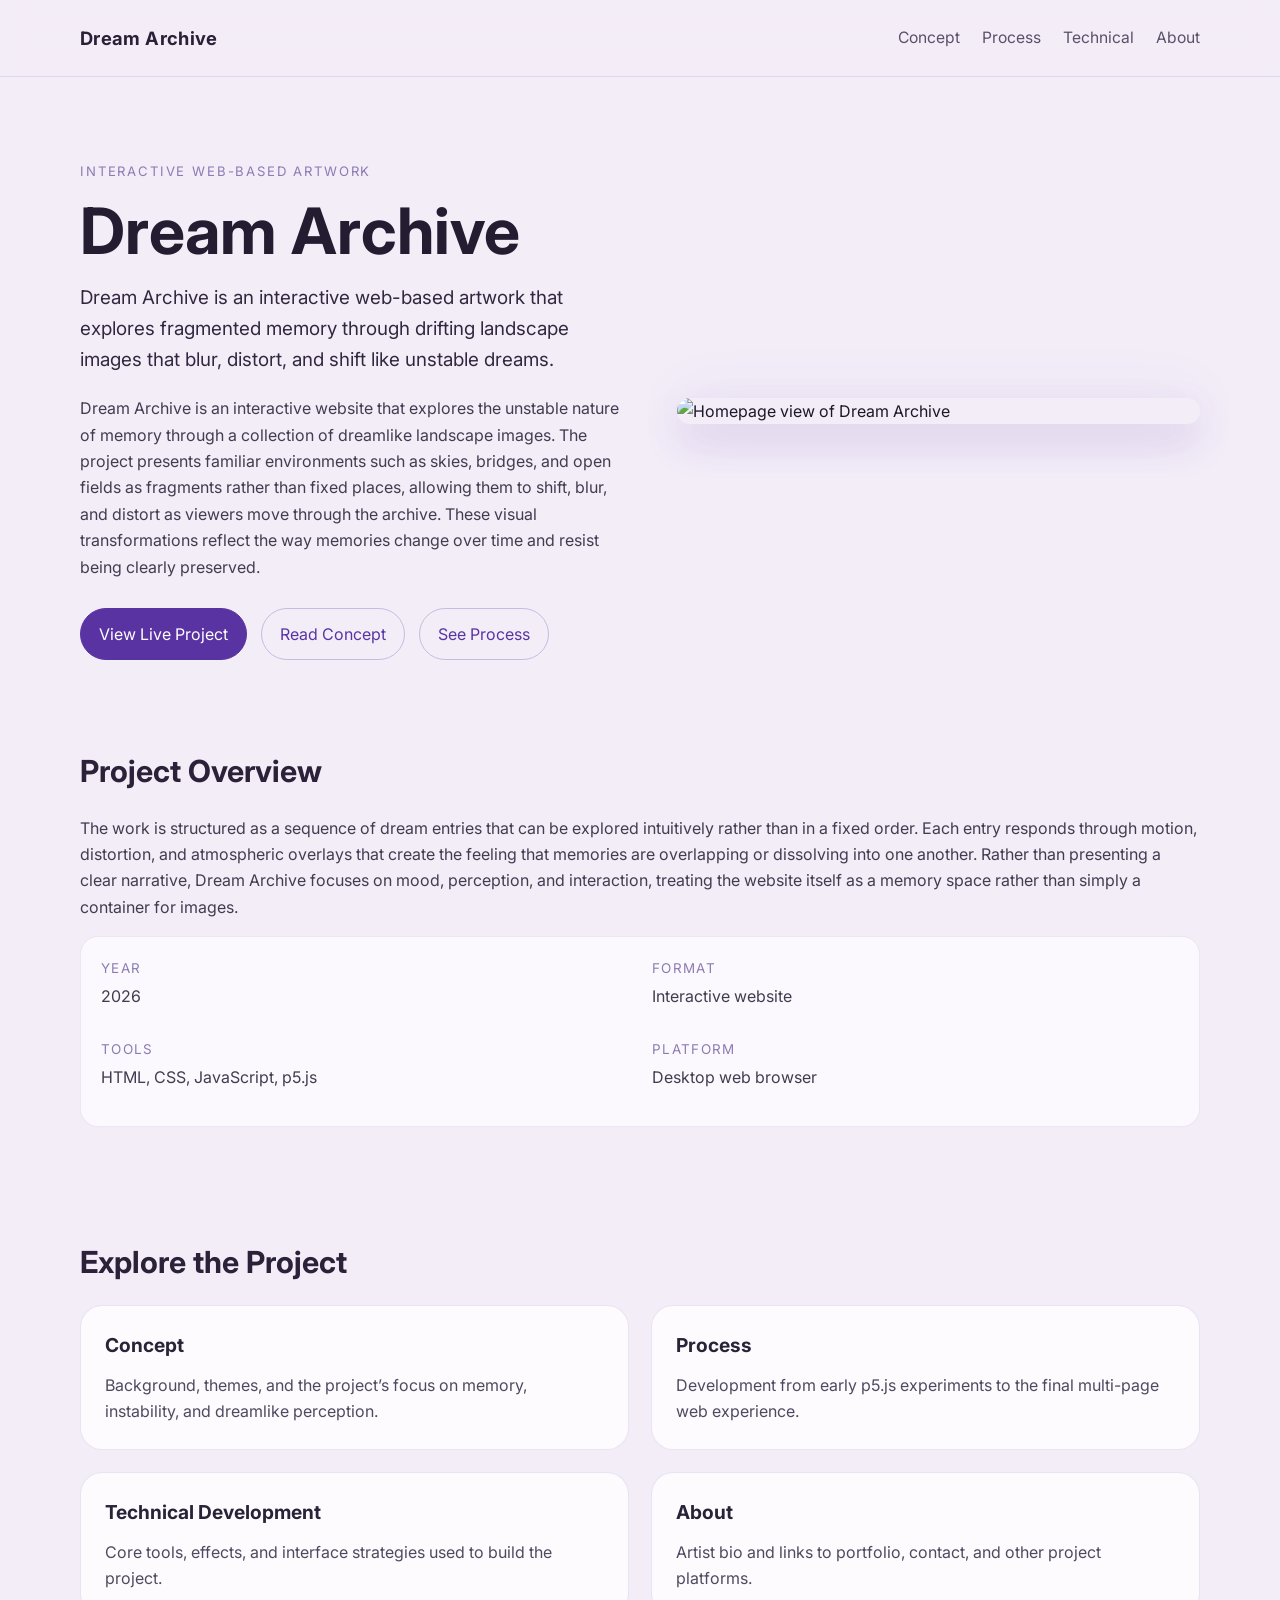
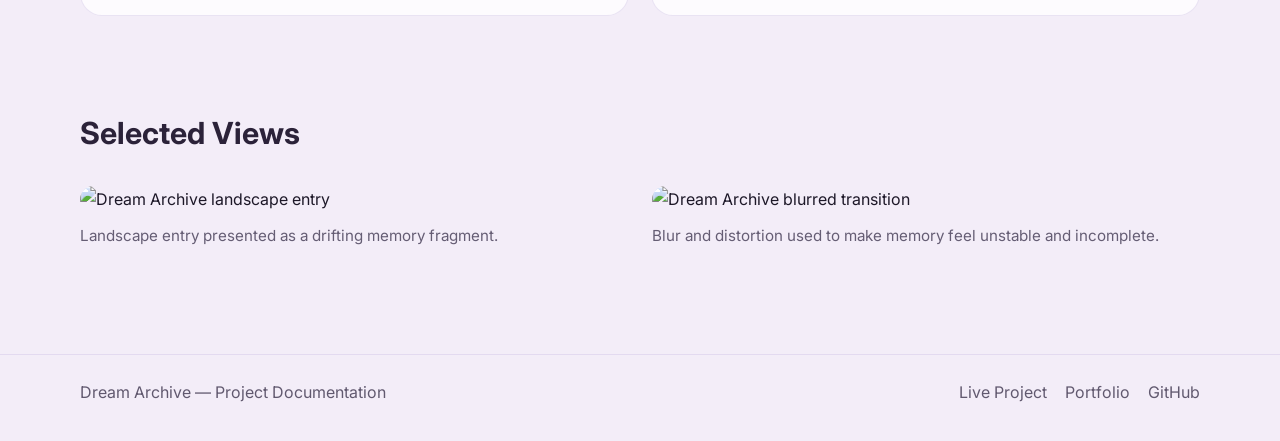
==== index.html @ 909d2c37 "Initial commit" ====
<!DOCTYPE html>
<html lang="en">
<head>
  <meta charset="UTF-8" />
  <meta name="viewport" content="width=device-width, initial-scale=1.0" />
  <title>Dream Archive</title>
  <link rel="preconnect" href="https://fonts.googleapis.com" />
  <link rel="preconnect" href="https://fonts.gstatic.com" crossorigin />
  <link href="https://fonts.googleapis.com/css2?family=Inter:wght@300;400;600;700&display=swap" rel="stylesheet" />
  <link rel="stylesheet" href="style.css" />
</head>
<body>
  <header class="site-header">
    <div class="container nav-wrap">
      <a href="index.html" class="site-title">Dream Archive</a>
      <nav class="site-nav">
        <a href="concept.html">Concept</a>
        <a href="process.html">Process</a>
        <a href="technical.html">Technical</a>
        <a href="about.html">About</a>
      </nav>
    </div>
  </header>

  <main>
    <section class="hero">
      <div class="container hero-grid">
        <div class="hero-text">
          <p class="eyebrow">Interactive Web-Based Artwork</p>
          <h1>Dream Archive</h1>

          <p class="one-line">
            Dream Archive is an interactive web-based artwork that explores fragmented memory through drifting landscape images that blur, distort, and shift like unstable dreams.
          </p>

          <p class="overview">
            Dream Archive is an interactive website that explores the unstable nature of memory through a collection of dreamlike landscape images. The project presents familiar environments such as skies, bridges, and open fields as fragments rather than fixed places, allowing them to shift, blur, and distort as viewers move through the archive. These visual transformations reflect the way memories change over time and resist being clearly preserved.
          </p>

          <div class="button-group">
            <a class="button primary" href="https://your-live-project-link.com" target="_blank">View Live Project</a>
            <a class="button" href="concept.html">Read Concept</a>
            <a class="button" href="process.html">See Process</a>
          </div>
        </div>

        <div class="hero-media">
          <img src="images/hero.jpg" alt="Homepage view of Dream Archive" />
        </div>
      </div>
    </section>

    <section class="container section">
      <div class="section-heading">
        <h2>Project Overview</h2>
      </div>

      <p class="section-text">
        The work is structured as a sequence of dream entries that can be explored intuitively rather than in a fixed order. Each entry responds through motion, distortion, and atmospheric overlays that create the feeling that memories are overlapping or dissolving into one another. Rather than presenting a clear narrative, Dream Archive focuses on mood, perception, and interaction, treating the website itself as a memory space rather than simply a container for images.
      </p>

      <div class="project-details">
        <div class="details-grid">
          <div class="detail-item">
            <span>Year</span>
            <p>2026</p>
          </div>
          <div class="detail-item">
            <span>Format</span>
            <p>Interactive website</p>
          </div>
          <div class="detail-item">
            <span>Tools</span>
            <p>HTML, CSS, JavaScript, p5.js</p>
          </div>
          <div class="detail-item">
            <span>Platform</span>
            <p>Desktop web browser</p>
          </div>
        </div>
      </div>
    </section>

    <section class="container section">
      <div class="section-heading">
        <h2>Explore the Project</h2>
      </div>

      <div class="card-grid">
        <a class="card" href="concept.html">
          <h3>Concept</h3>
          <p>Background, themes, and the project’s focus on memory, instability, and dreamlike perception.</p>
        </a>

        <a class="card" href="process.html">
          <h3>Process</h3>
          <p>Development from early p5.js experiments to the final multi-page web experience.</p>
        </a>

        <a class="card" href="technical.html">
          <h3>Technical Development</h3>
          <p>Core tools, effects, and interface strategies used to build the project.</p>
        </a>

        <a class="card" href="about.html">
          <h3>About</h3>
          <p>Artist bio and links to portfolio, contact, and other project platforms.</p>
        </a>
      </div>
    </section>

    <section class="container section">
      <div class="section-heading">
        <h2>Selected Views</h2>
      </div>

      <div class="image-grid">
        <figure>
          <img src="images/entry1.jpg" alt="Dream Archive landscape entry" />
          <figcaption>Landscape entry presented as a drifting memory fragment.</figcaption>
        </figure>

        <figure>
          <img src="images/entry2.jpg" alt="Dream Archive blurred transition" />
          <figcaption>Blur and distortion used to make memory feel unstable and incomplete.</figcaption>
        </figure>
      </div>
    </section>
  </main>

  <footer class="site-footer">
    <div class="container footer-wrap">
      <p>Dream Archive — Project Documentation</p>
      <div class="footer-links">
        <a href="https://your-live-project-link.com" target="_blank">Live Project</a>
        <a href="https://your-portfolio-link.com" target="_blank">Portfolio</a>
        <a href="https://github.com/yourusername" target="_blank">GitHub</a>
      </div>
    </div>
  </footer>
</body>
</html>
---- style.css ----
* {
  margin: 0;
  padding: 0;
  box-sizing: border-box;
}

html {
  scroll-behavior: smooth;
}

body {
  font-family: "Inter", sans-serif;
  color: #1d1828;
  background: #f3edf8;
  line-height: 1.65;
}

img {
  width: 100%;
  display: block;
  border-radius: 18px;
}

a {
  text-decoration: none;
  color: inherit;
}

.container {
  width: min(1120px, calc(100% - 48px));
  margin: 0 auto;
}

.site-header {
  position: sticky;
  top: 0;
  z-index: 1000;
  background: rgba(243, 237, 248, 0.92);
  backdrop-filter: blur(12px);
  border-bottom: 1px solid rgba(90, 51, 162, 0.12);
}

.nav-wrap {
  min-height: 76px;
  display: flex;
  align-items: center;
  justify-content: space-between;
  gap: 24px;
}

.site-title {
  font-size: 1.15rem;
  font-weight: 700;
  letter-spacing: 0.02em;
  color: #2a2138;
}

.site-nav {
  display: flex;
  flex-wrap: wrap;
  gap: 22px;
}

.site-nav a {
  color: #5a5168;
  font-size: 0.98rem;
  transition: color 0.2s ease;
}

.site-nav a:hover,
.site-nav a.active {
  color: #5a33a2;
}

.hero {
  padding: 84px 0 52px;
}

.hero-grid {
  display: grid;
  grid-template-columns: 1.05fr 1fr;
  gap: 48px;
  align-items: center;
}

.hero-media img {
  box-shadow:
    0 18px 40px rgba(90, 51, 162, 0.14),
    0 0 60px rgba(90, 51, 162, 0.08);
}

.eyebrow {
  font-size: 0.82rem;
  text-transform: uppercase;
  letter-spacing: 0.14em;
  color: #8d7bb3;
  margin-bottom: 14px;
}

h1 {
  font-size: clamp(2.6rem, 5vw, 4.7rem);
  line-height: 1.05;
  margin-bottom: 18px;
  color: #241c31;
}

h2 {
  font-size: 1.9rem;
  margin-bottom: 14px;
  color: #2b2239;
}

h3 {
  font-size: 1.2rem;
  margin-bottom: 10px;
  color: #2a2237;
}

.one-line {
  font-size: 1.18rem;
  color: #31283f;
  margin-bottom: 20px;
  max-width: 700px;
}

.overview,
.section-text,
.text-block p,
.about-text p,
.project-details p {
  font-size: 1rem;
  color: #433c50;
  margin-bottom: 16px;
}

.button-group {
  display: flex;
  flex-wrap: wrap;
  gap: 14px;
  margin-top: 28px;
}

.button {
  display: inline-block;
  padding: 12px 18px;
  border-radius: 999px;
  border: 1px solid #c9bbdf;
  color: #5a33a2;
  background: transparent;
  transition: all 0.2s ease;
}

.button:hover {
  border-color: #5a33a2;
  transform: translateY(-1px);
}

.button.primary {
  background: #5a33a2;
  border-color: #5a33a2;
  color: #ffffff;
}

.button.primary:hover {
  opacity: 0.95;
}

.section {
  padding: 34px 0 58px;
}

.section-heading {
  margin-bottom: 18px;
}

.card-grid {
  display: grid;
  grid-template-columns: repeat(2, minmax(0, 1fr));
  gap: 22px;
}

.card {
  background: rgba(255, 255, 255, 0.78);
  border: 1px solid rgba(90, 51, 162, 0.12);
  border-radius: 22px;
  padding: 24px;
  transition: transform 0.2s ease, border-color 0.2s ease;
}

.card:hover {
  transform: translateY(-4px);
  border-color: rgba(90, 51, 162, 0.4);
}

.card p {
  color: #51495f;
}

.image-grid {
  display: grid;
  grid-template-columns: repeat(2, minmax(0, 1fr));
  gap: 24px;
}

.image-grid figure,
.wide-image,
.about-image {
  margin-top: 10px;
}

figcaption {
  margin-top: 10px;
  color: #655d74;
  font-size: 0.95rem;
}

.page {
  padding: 76px 0 60px;
}

.text-block {
  max-width: 820px;
  margin-bottom: 36px;
}

.wide-image img {
  max-height: 640px;
  object-fit: cover;
}

.process-grid {
  grid-template-columns: repeat(3, minmax(0, 1fr));
}

.tools-section {
  margin: 40px 0;
  padding: 24px;
  background: rgba(255, 255, 255, 0.7);
  border: 1px solid rgba(90, 51, 162, 0.1);
  border-radius: 20px;
}

.tool-list {
  padding-left: 20px;
  color: #433c50;
}

.tool-list li {
  margin-bottom: 8px;
}

.project-details {
  margin-top: 8px;
  margin-bottom: 18px;
  padding: 20px;
  background: rgba(255, 255, 255, 0.68);
  border: 1px solid rgba(90, 51, 162, 0.1);
  border-radius: 18px;
}

.details-grid {
  display: grid;
  grid-template-columns: repeat(2, minmax(0, 1fr));
  gap: 12px 24px;
}

.detail-item span {
  display: block;
  font-size: 0.84rem;
  text-transform: uppercase;
  letter-spacing: 0.1em;
  color: #8d7bb3;
  margin-bottom: 4px;
}

.about-grid {
  display: grid;
  grid-template-columns: 340px 1fr;
  gap: 40px;
  align-items: start;
}

.link-list {
  display: flex;
  flex-wrap: wrap;
  gap: 16px;
  margin-top: 24px;
}

.link-list a {
  color: #5a33a2;
}

.link-list a:hover,
.footer-links a:hover {
  text-decoration: underline;
}

.site-footer {
  border-top: 1px solid rgba(90, 51, 162, 0.1);
  margin-top: 48px;
  padding: 24px 0 36px;
}

.footer-wrap {
  display: flex;
  justify-content: space-between;
  gap: 20px;
  flex-wrap: wrap;
  color: #61596f;
}

.footer-links {
  display: flex;
  flex-wrap: wrap;
  gap: 18px;
}

@media (max-width: 900px) {
  .hero-grid,
  .about-grid,
  .image-grid,
  .card-grid,
  .process-grid,
  .details-grid {
    grid-template-columns: 1fr;
  }

  .hero {
    padding-top: 52px;
  }

  .nav-wrap {
    flex-direction: column;
    align-items: flex-start;
    padding: 14px 0;
  }
}

@media (max-width: 560px) {
  .container {
    width: min(100% - 28px, 1120px);
  }

  .button-group {
    flex-direction: column;
    align-items: flex-start;
  }

  .site-nav {
    gap: 14px;
  }
}
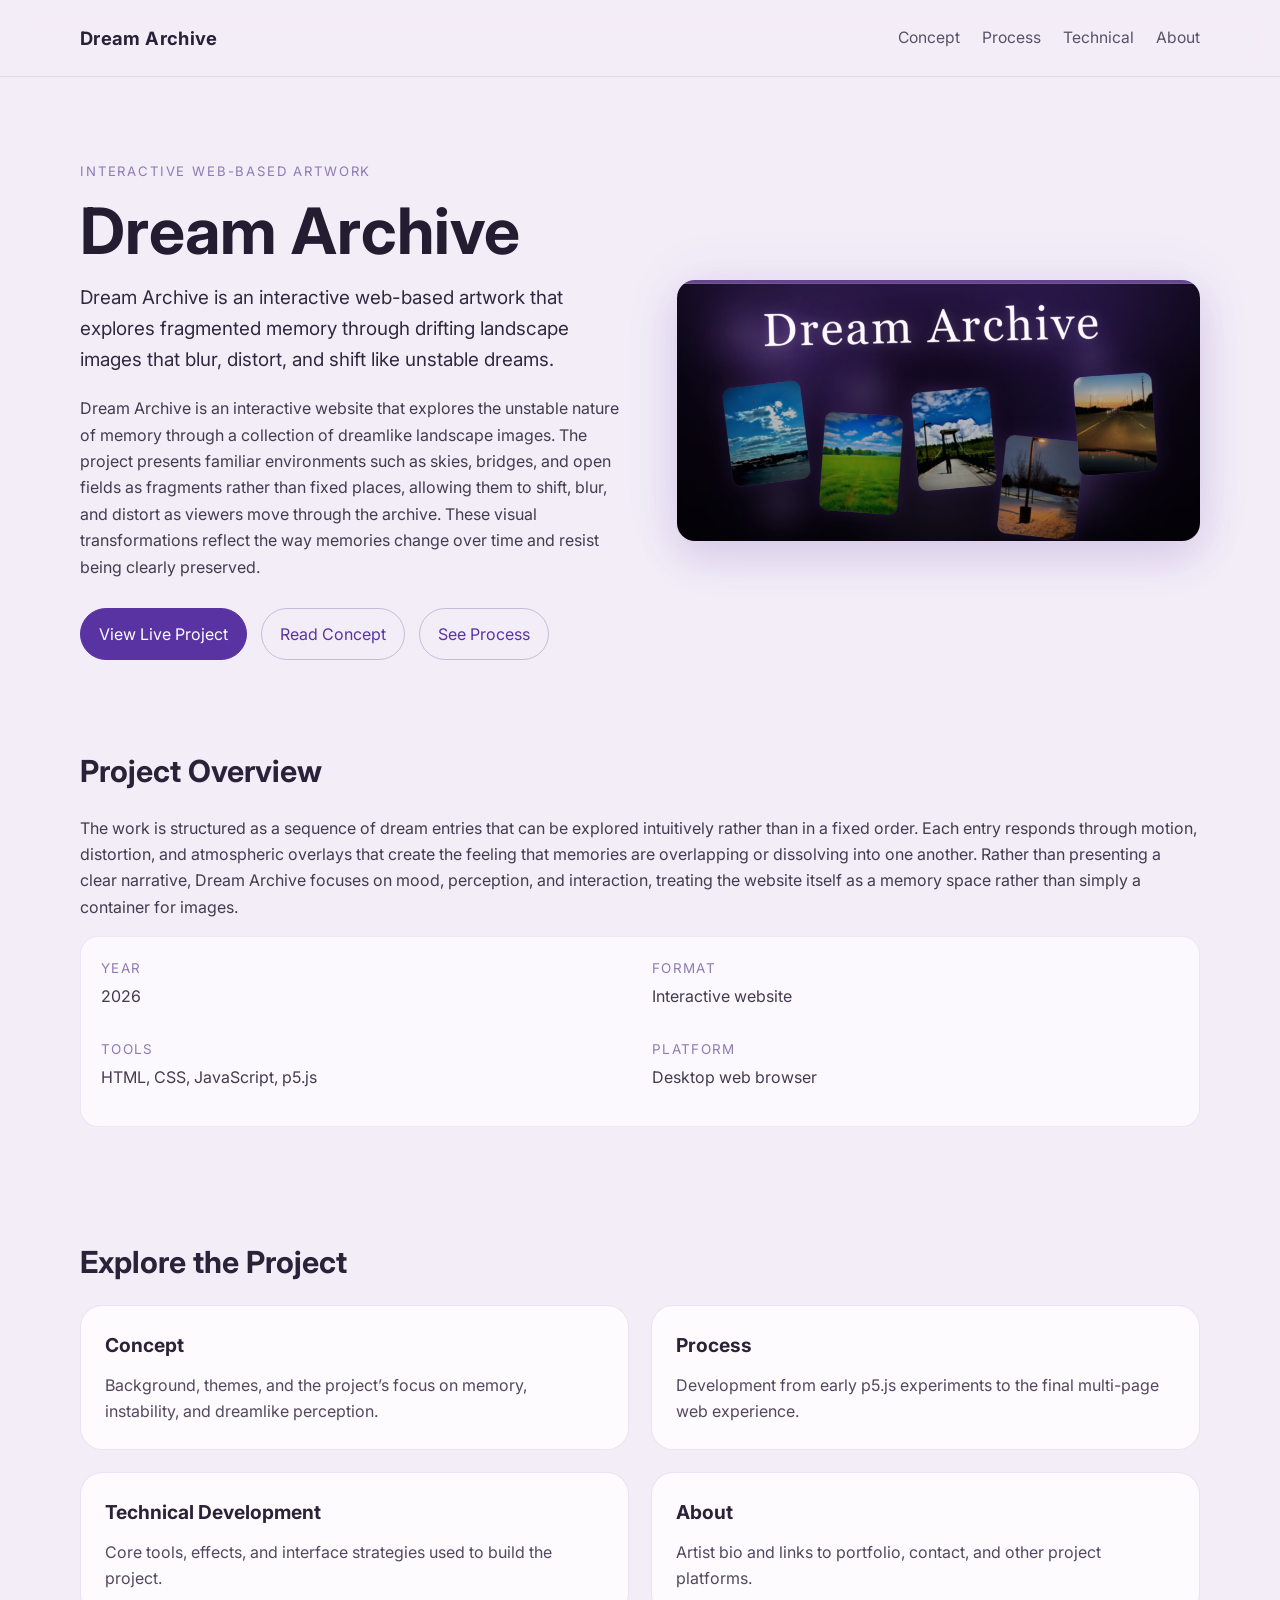
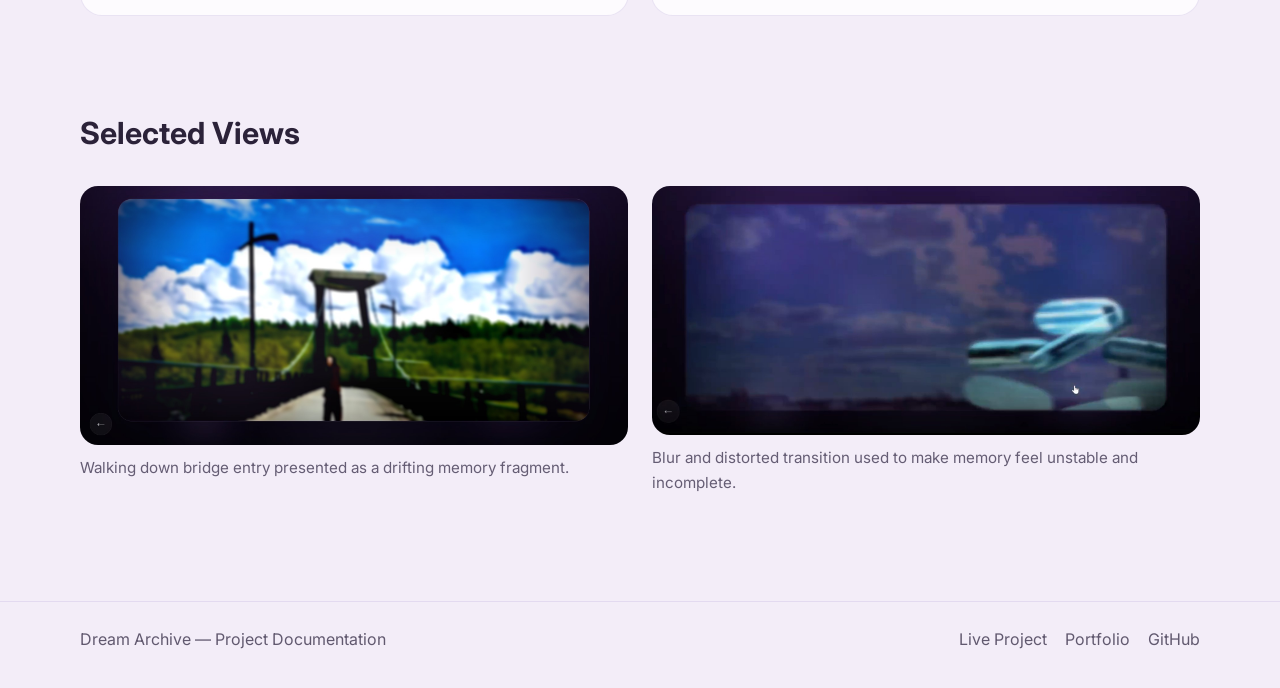
==== commit 894d764c: "images" ====
--- a/index.html
+++ b/index.html
@@ -117,12 +117,12 @@
       <div class="image-grid">
         <figure>
           <img src="images/entry1.jpg" alt="Dream Archive landscape entry" />
-          <figcaption>Landscape entry presented as a drifting memory fragment.</figcaption>
+          <figcaption>Walking down bridge entry presented as a drifting memory fragment.</figcaption>
         </figure>
 
         <figure>
           <img src="images/entry2.jpg" alt="Dream Archive blurred transition" />
-          <figcaption>Blur and distortion used to make memory feel unstable and incomplete.</figcaption>
+          <figcaption>Blur and distorted transition used to make memory feel unstable and incomplete.</figcaption>
         </figure>
       </div>
     </section>
--- a/style.css
+++ b/style.css
@@ -231,7 +231,7 @@
 .process-grid {
   grid-template-columns: repeat(3, minmax(0, 1fr));
 }
-
+/* hi */
 .tools-section {
   margin: 40px 0;
   padding: 24px;
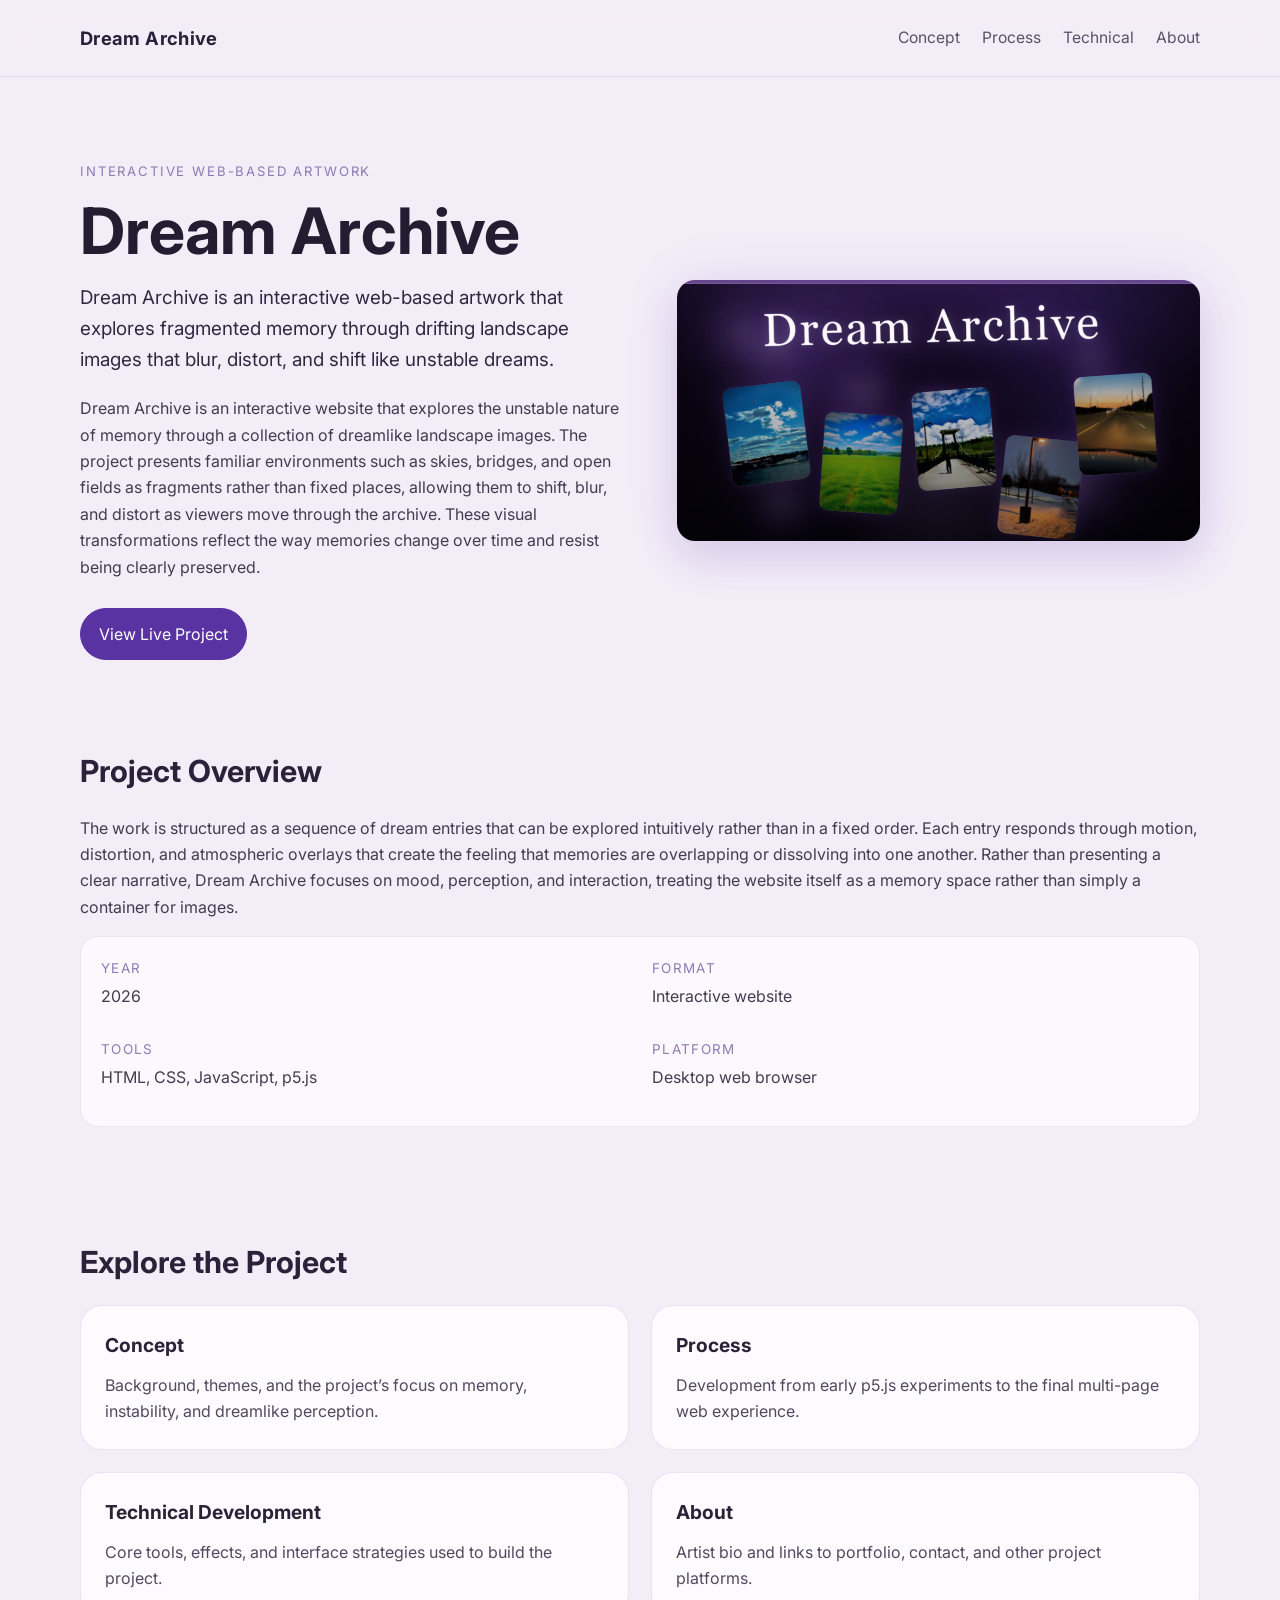
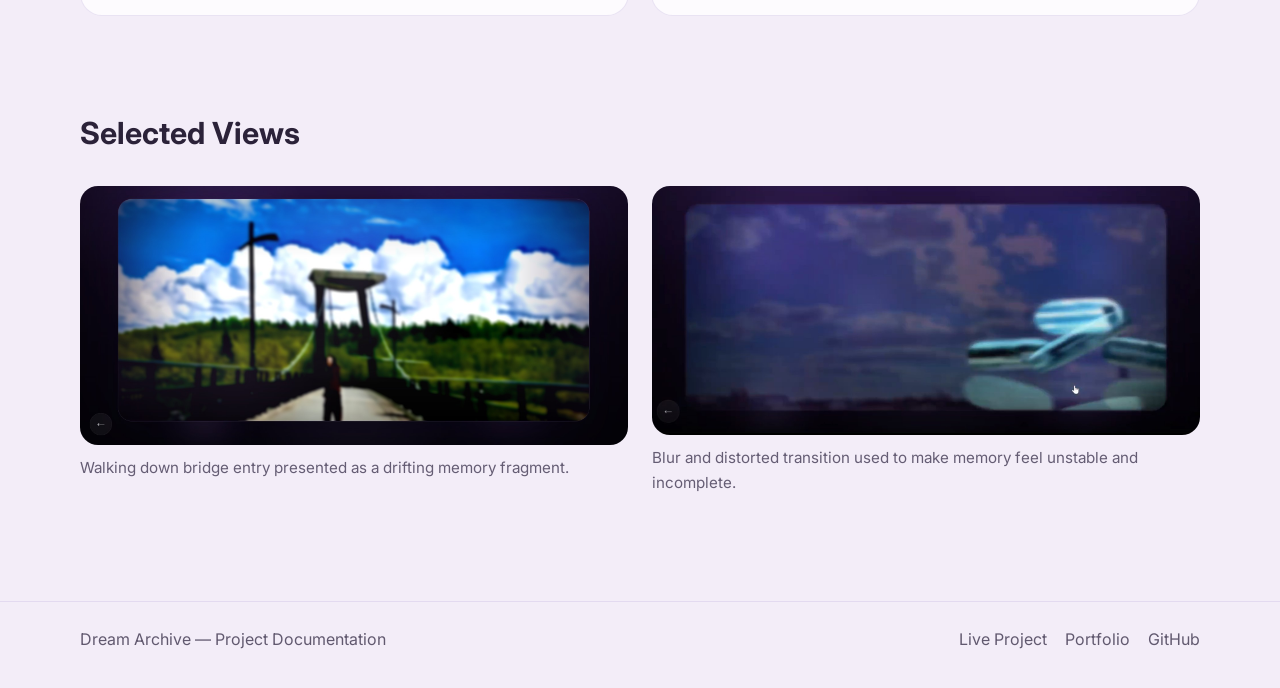
==== commit df66bd4d: "images" ====
--- a/index.html
+++ b/index.html
@@ -39,8 +39,7 @@
 
           <div class="button-group">
             <a class="button primary" href="https://your-live-project-link.com" target="_blank">View Live Project</a>
-            <a class="button" href="concept.html">Read Concept</a>
-            <a class="button" href="process.html">See Process</a>
+            
           </div>
         </div>
 
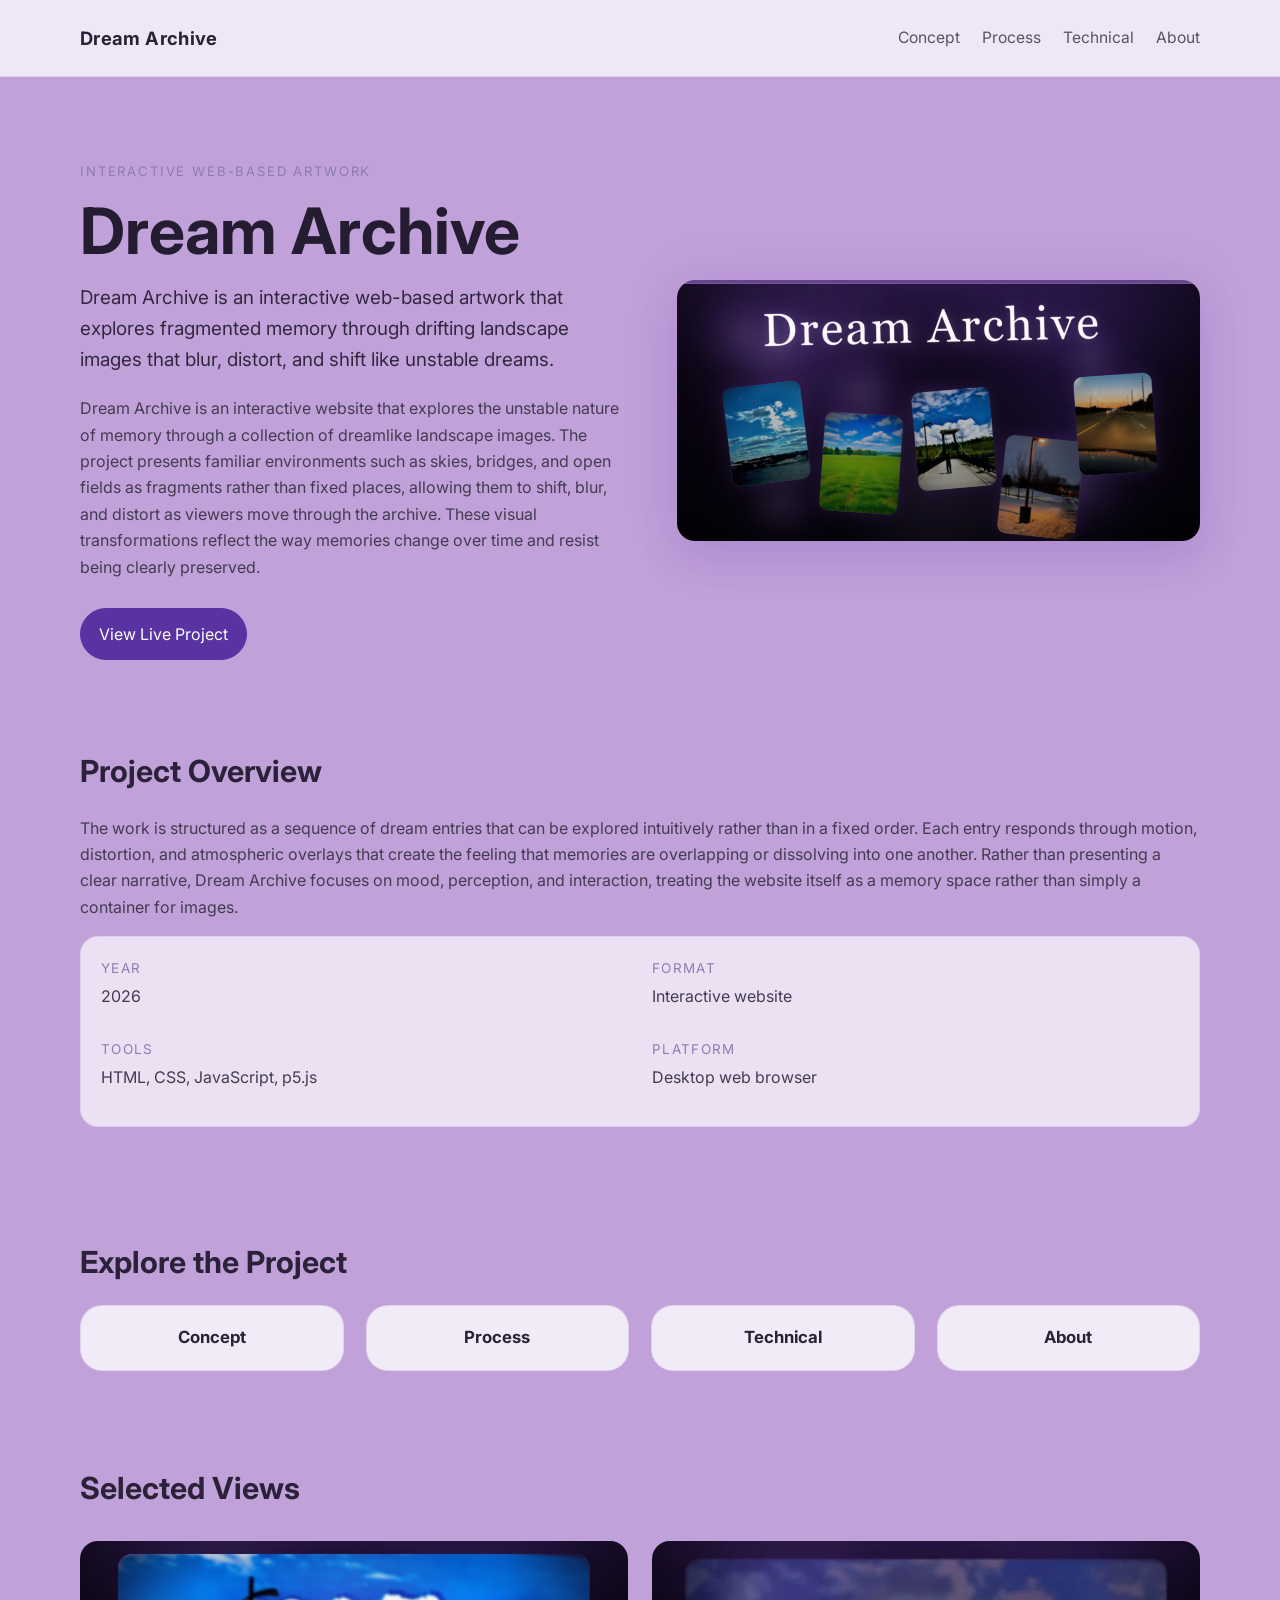
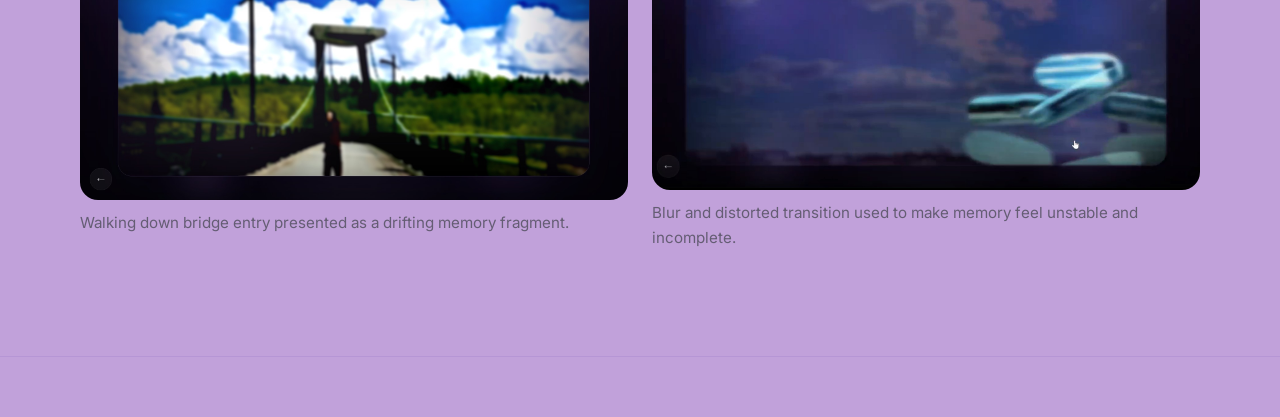
==== commit 1d553ed5: "more changes" ====
--- a/index.html
+++ b/index.html
@@ -38,7 +38,7 @@
           </p>
 
           <div class="button-group">
-            <a class="button primary" href="https://your-live-project-link.com" target="_blank">View Live Project</a>
+            <a class="button primary" href="https://kissafatima114.github.io/dreamarchive/" target="_blank">View Live Project</a>
             
           </div>
         </div>
@@ -85,27 +85,25 @@
         <h2>Explore the Project</h2>
       </div>
 
-      <div class="card-grid">
-        <a class="card" href="concept.html">
-          <h3>Concept</h3>
-          <p>Background, themes, and the project’s focus on memory, instability, and dreamlike perception.</p>
-        </a>
+      <div class="card-grid small-cards">
 
-        <a class="card" href="process.html">
-          <h3>Process</h3>
-          <p>Development from early p5.js experiments to the final multi-page web experience.</p>
-        </a>
+  <a class="card" href="concept.html">
+    <h3>Concept</h3>
+  </a>
 
-        <a class="card" href="technical.html">
-          <h3>Technical Development</h3>
-          <p>Core tools, effects, and interface strategies used to build the project.</p>
-        </a>
+  <a class="card" href="process.html">
+    <h3>Process</h3>
+  </a>
 
-        <a class="card" href="about.html">
-          <h3>About</h3>
-          <p>Artist bio and links to portfolio, contact, and other project platforms.</p>
-        </a>
-      </div>
+  <a class="card" href="technical.html">
+    <h3>Technical</h3>
+  </a>
+
+  <a class="card" href="about.html">
+    <h3>About</h3>
+  </a>
+
+</div>
     </section>
 
     <section class="container section">
@@ -129,12 +127,8 @@
 
   <footer class="site-footer">
     <div class="container footer-wrap">
-      <p>Dream Archive — Project Documentation</p>
-      <div class="footer-links">
-        <a href="https://your-live-project-link.com" target="_blank">Live Project</a>
-        <a href="https://your-portfolio-link.com" target="_blank">Portfolio</a>
-        <a href="https://github.com/yourusername" target="_blank">GitHub</a>
-      </div>
+    
+   
     </div>
   </footer>
 </body>
--- a/style.css
+++ b/style.css
@@ -10,8 +10,8 @@
 
 body {
   font-family: "Inter", sans-serif;
-  color: #1d1828;
-  background: #f3edf8;
+  color: #3d2f5a;
+  background: #c1a1da;
   line-height: 1.65;
 }
 
@@ -186,6 +186,19 @@
   padding: 24px;
   transition: transform 0.2s ease, border-color 0.2s ease;
 }
+.small-cards {
+  grid-template-columns: repeat(4, minmax(0, 1fr));
+}
+
+.small-cards .card {
+  padding: 18px 12px;
+  text-align: center;
+}
+
+.small-cards .card h3 {
+  margin: 0;
+  font-size: 1.05rem;
+}
 
 .card:hover {
   transform: translateY(-4px);
@@ -350,4 +363,11 @@
   .site-nav {
     gap: 14px;
   }
-}+}
+video {
+  width: 100%;
+  border-radius: 18px;
+  box-shadow:
+    0 20px 40px rgba(90, 51, 162, 0.12),
+    0 0 40px rgba(90, 51, 162, 0.08);
+} 
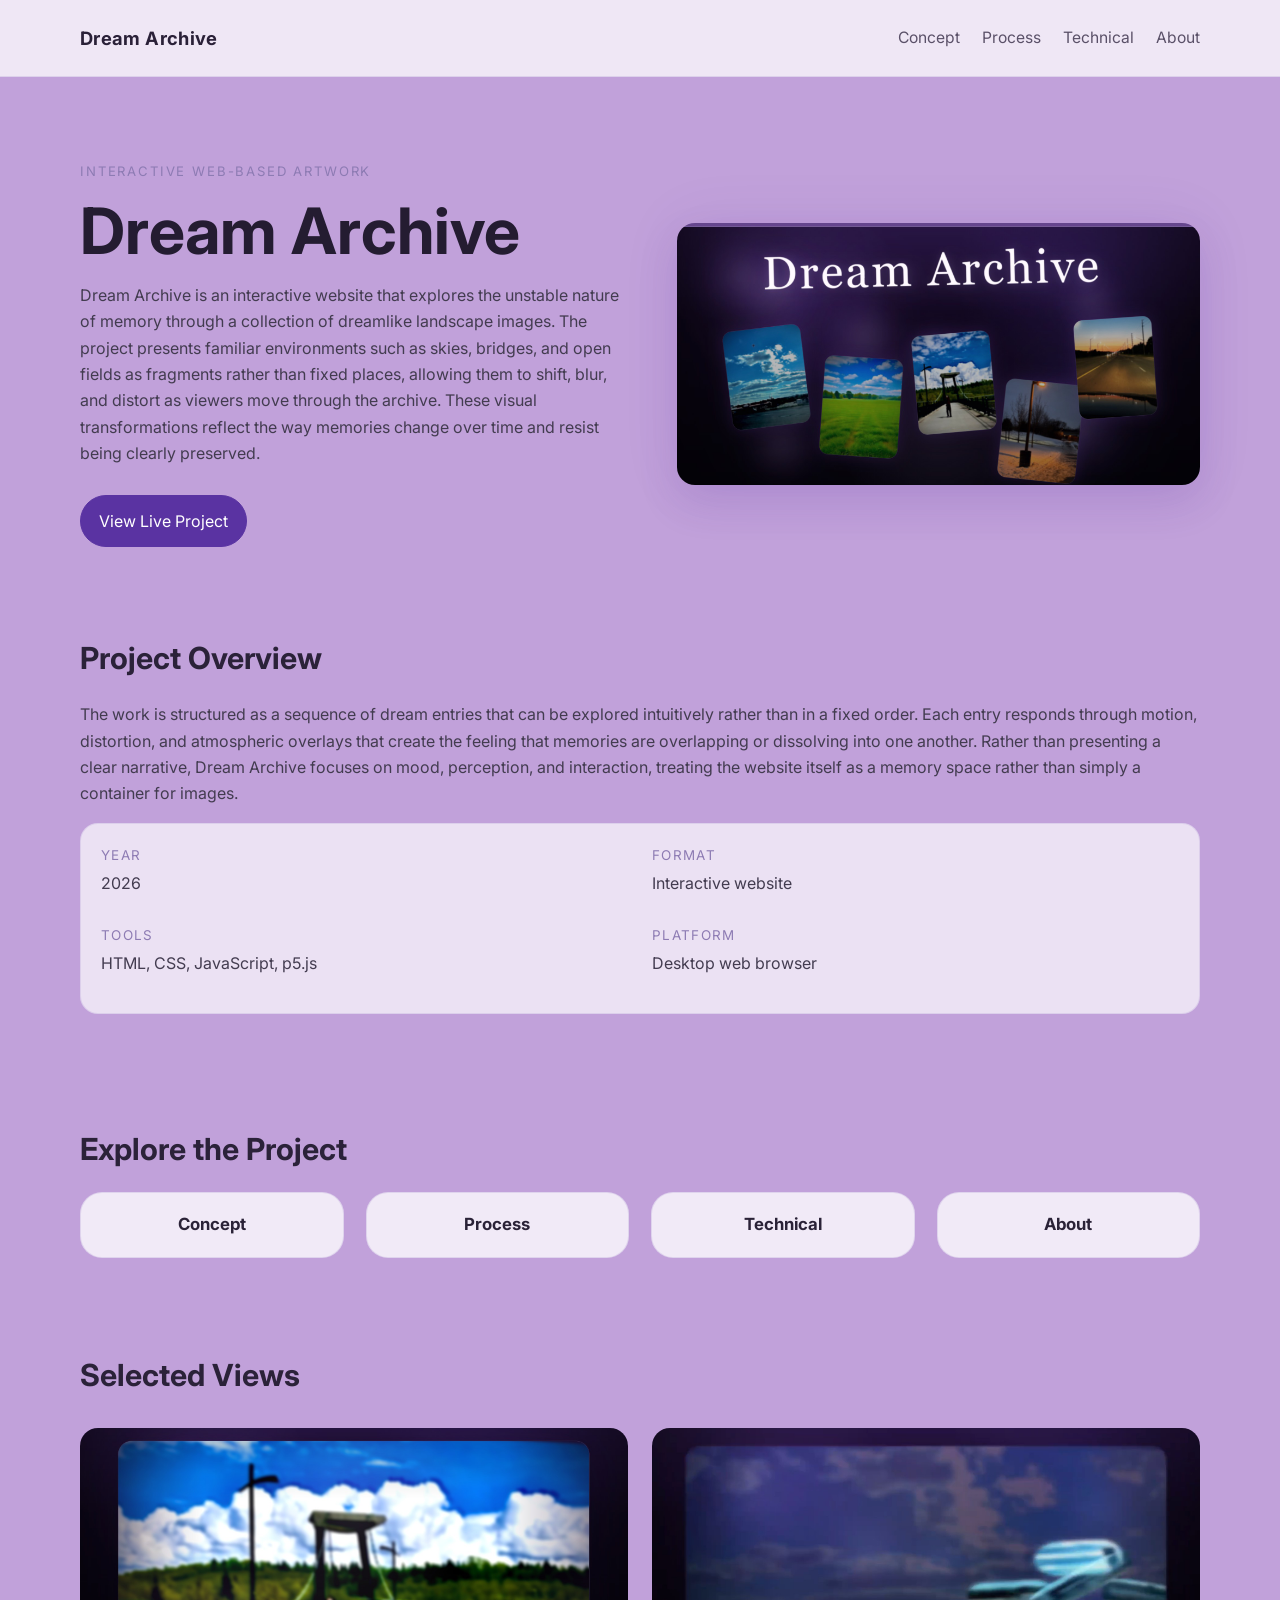
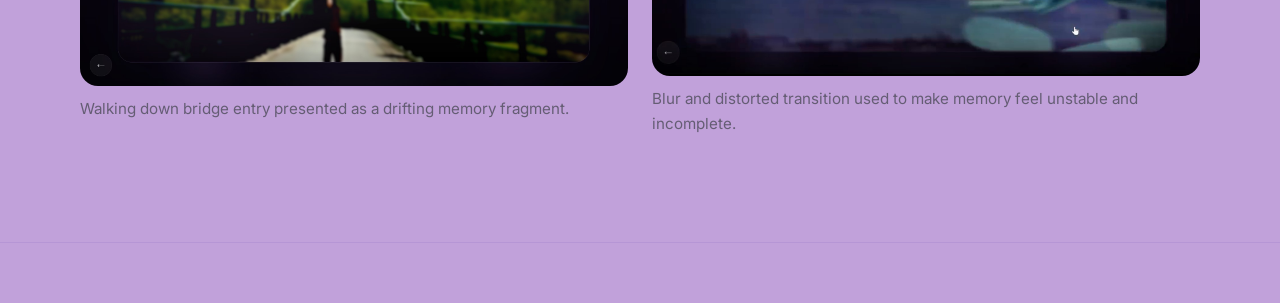
==== commit 3317866c: "Update index.html" ====
--- a/index.html
+++ b/index.html
@@ -29,9 +29,7 @@
           <p class="eyebrow">Interactive Web-Based Artwork</p>
           <h1>Dream Archive</h1>
 
-          <p class="one-line">
-            Dream Archive is an interactive web-based artwork that explores fragmented memory through drifting landscape images that blur, distort, and shift like unstable dreams.
-          </p>
+    
 
           <p class="overview">
             Dream Archive is an interactive website that explores the unstable nature of memory through a collection of dreamlike landscape images. The project presents familiar environments such as skies, bridges, and open fields as fragments rather than fixed places, allowing them to shift, blur, and distort as viewers move through the archive. These visual transformations reflect the way memories change over time and resist being clearly preserved.
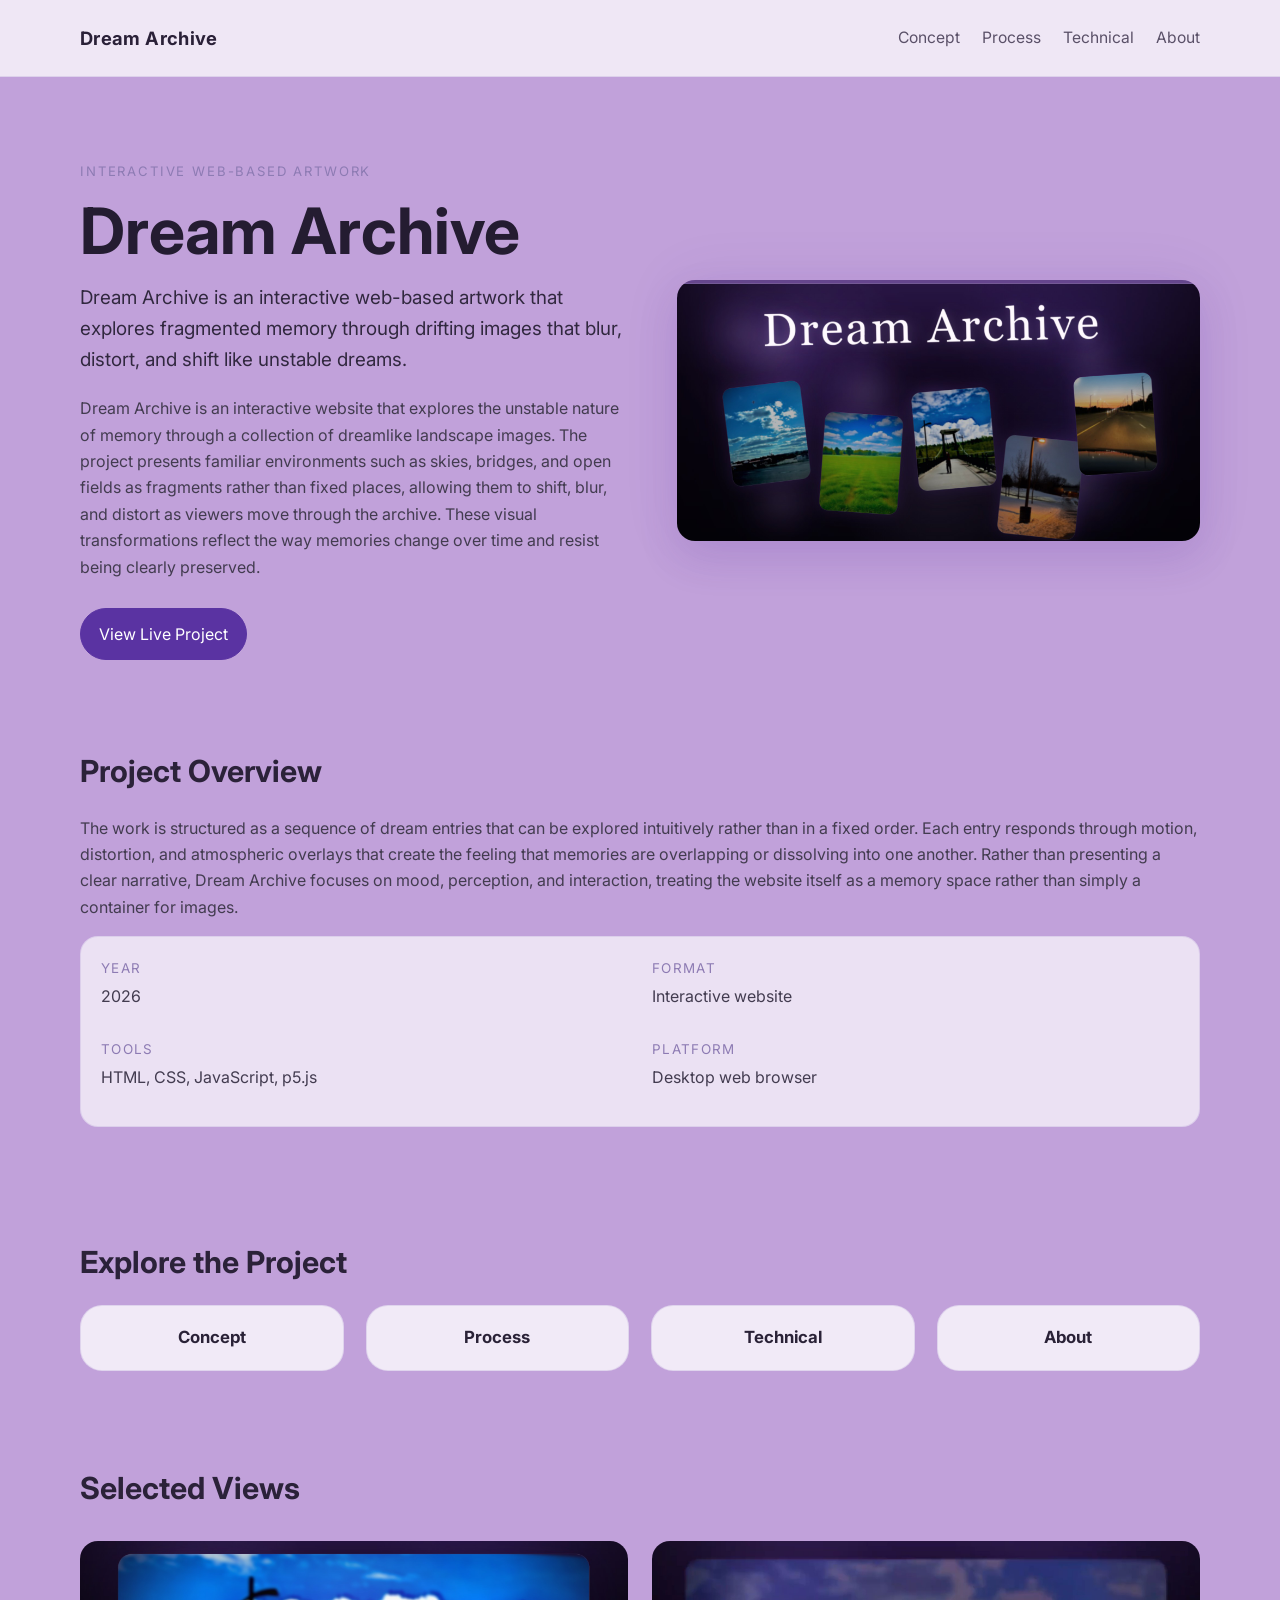
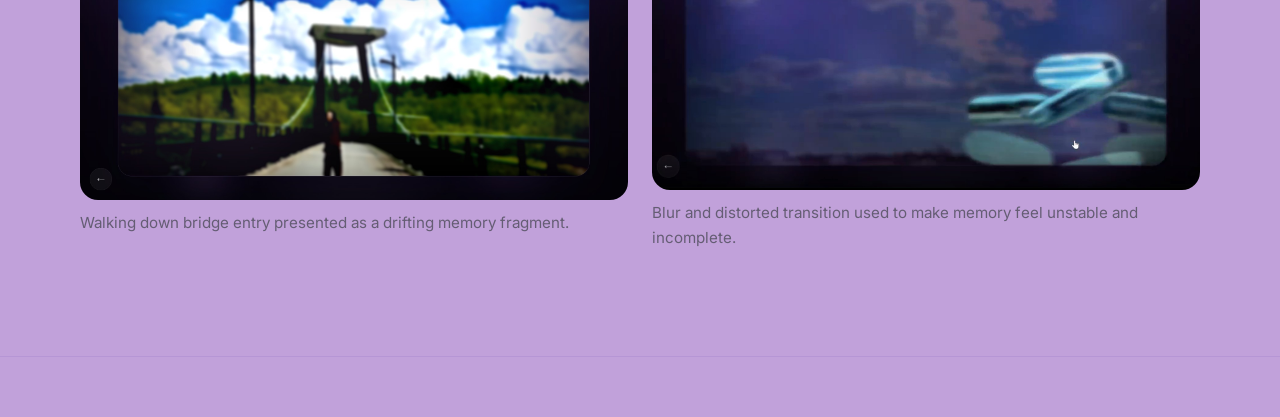
==== commit db3a9fa3: "Update index.html" ====
--- a/index.html
+++ b/index.html
@@ -29,7 +29,9 @@
           <p class="eyebrow">Interactive Web-Based Artwork</p>
           <h1>Dream Archive</h1>
 
-    
+          <p class="one-line">
+            Dream Archive is an interactive web-based artwork that explores fragmented memory through drifting images that blur, distort, and shift like unstable dreams.
+          </p>
 
           <p class="overview">
             Dream Archive is an interactive website that explores the unstable nature of memory through a collection of dreamlike landscape images. The project presents familiar environments such as skies, bridges, and open fields as fragments rather than fixed places, allowing them to shift, blur, and distort as viewers move through the archive. These visual transformations reflect the way memories change over time and resist being clearly preserved.
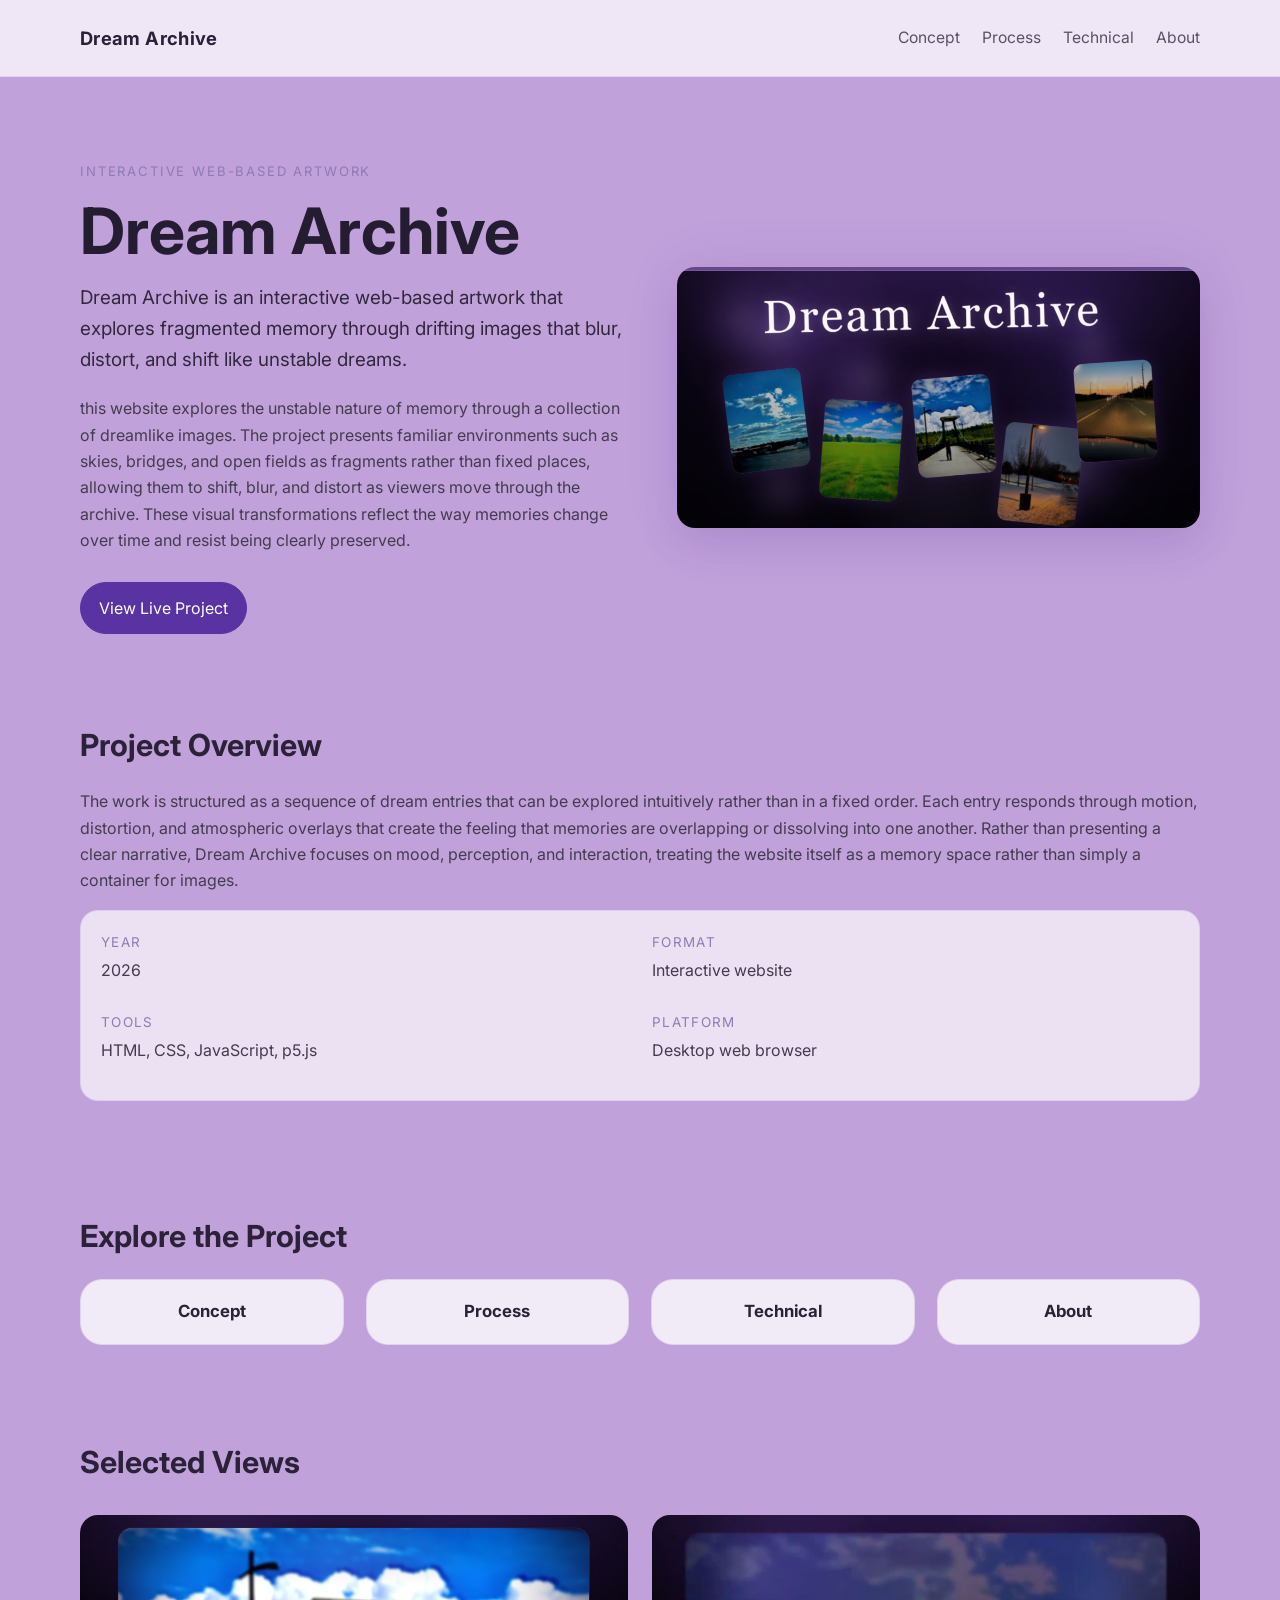
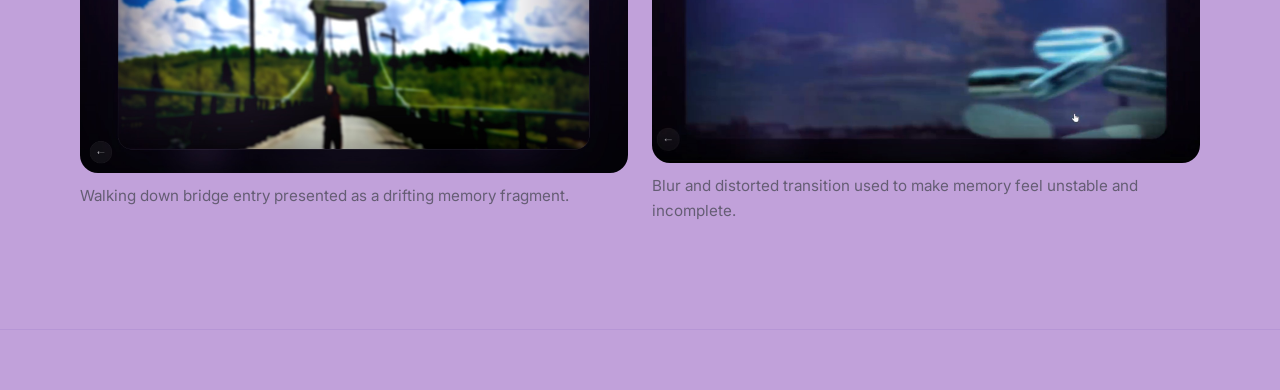
==== commit 0c87767f: "Update index.html" ====
--- a/index.html
+++ b/index.html
@@ -34,7 +34,7 @@
           </p>
 
           <p class="overview">
-            Dream Archive is an interactive website that explores the unstable nature of memory through a collection of dreamlike landscape images. The project presents familiar environments such as skies, bridges, and open fields as fragments rather than fixed places, allowing them to shift, blur, and distort as viewers move through the archive. These visual transformations reflect the way memories change over time and resist being clearly preserved.
+           this website explores the unstable nature of memory through a collection of dreamlike images. The project presents familiar environments such as skies, bridges, and open fields as fragments rather than fixed places, allowing them to shift, blur, and distort as viewers move through the archive. These visual transformations reflect the way memories change over time and resist being clearly preserved.
           </p>
 
           <div class="button-group">
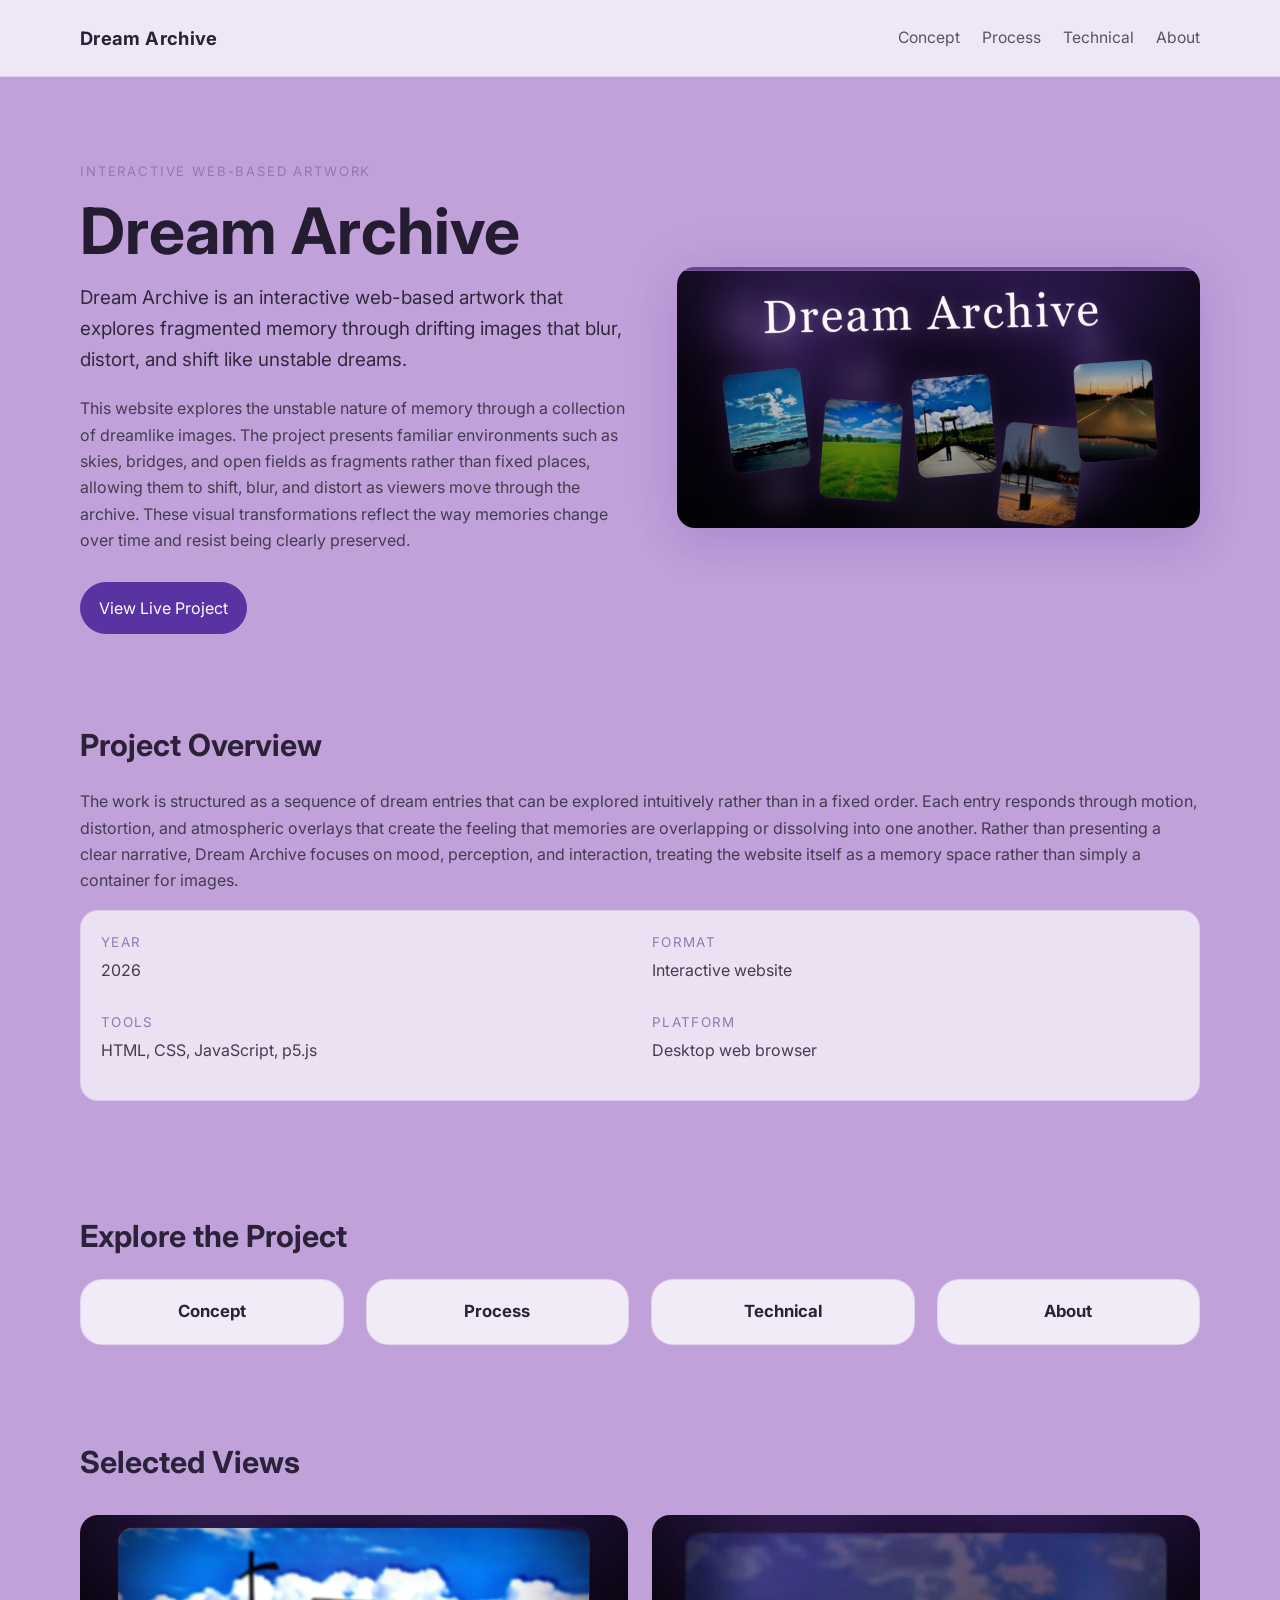
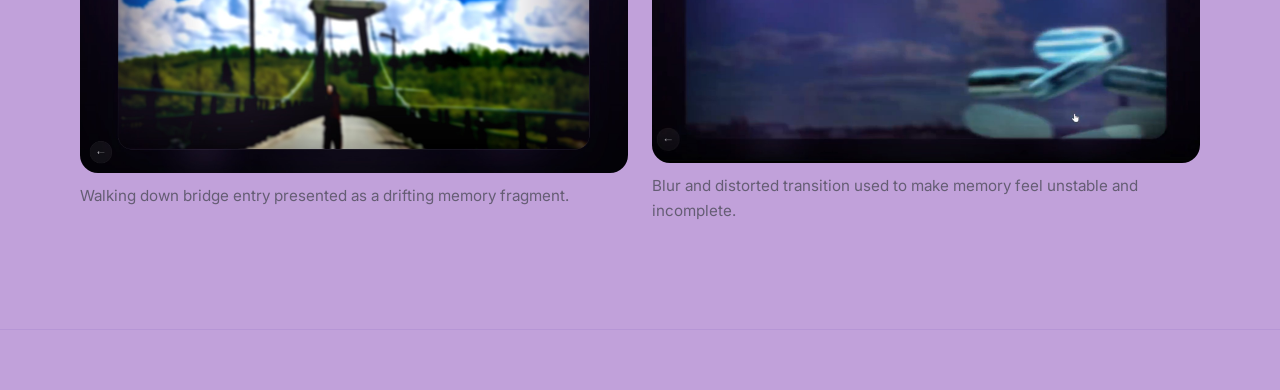
==== commit 8ef9cdff: "Update index.html" ====
--- a/index.html
+++ b/index.html
@@ -34,7 +34,7 @@
           </p>
 
           <p class="overview">
-           this website explores the unstable nature of memory through a collection of dreamlike images. The project presents familiar environments such as skies, bridges, and open fields as fragments rather than fixed places, allowing them to shift, blur, and distort as viewers move through the archive. These visual transformations reflect the way memories change over time and resist being clearly preserved.
+           This website explores the unstable nature of memory through a collection of dreamlike images. The project presents familiar environments such as skies, bridges, and open fields as fragments rather than fixed places, allowing them to shift, blur, and distort as viewers move through the archive. These visual transformations reflect the way memories change over time and resist being clearly preserved.
           </p>
 
           <div class="button-group">
